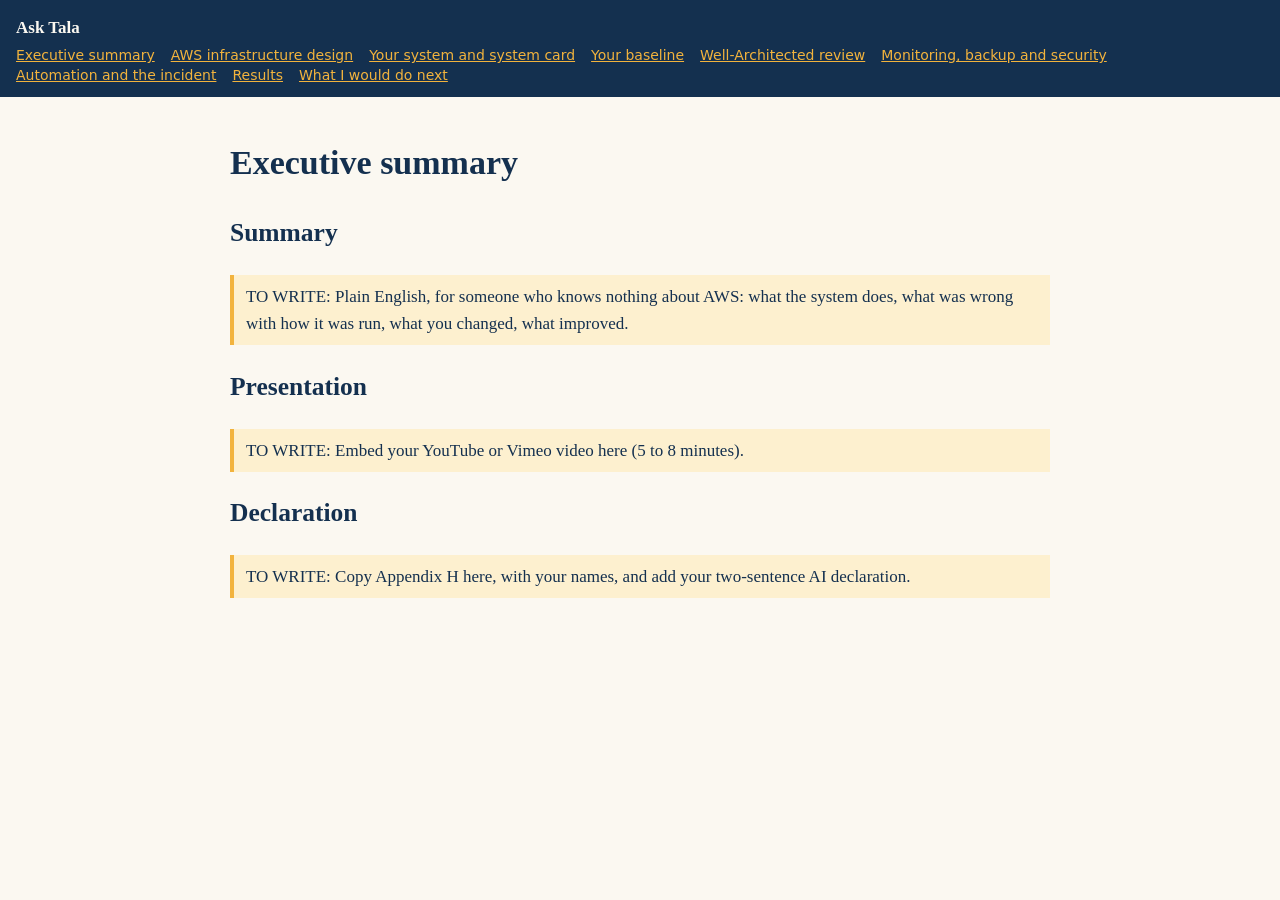
==== site/index.html @ 5b466d4b "Initial Ask Tala kit Co-Authored-By: Claude Opus 5.5 <noreply@anthropic.com>  Claude-Session: https:" ====
<!doctype html><html lang="en"><head><meta charset="utf-8"><meta name="viewport" content="width=device-width, initial-scale=1"><title>Executive summary | Ask Tala</title><link rel="stylesheet" href="style.css"></head><body><header><strong>Ask Tala</strong><nav><a href="index.html">Executive summary</a><a href="infrastructure.html">AWS infrastructure design</a><a href="system.html">Your system and system card</a><a href="baseline.html">Your baseline</a><a href="well-architected.html">Well-Architected review</a><a href="operations.html">Monitoring, backup and security</a><a href="automation-incident.html">Automation and the incident</a><a href="results.html">Results</a><a href="next.html">What I would do next</a></nav></header><main><h1>Executive summary</h1><section><h2>Summary</h2><p class="todo">TO WRITE: Plain English, for someone who knows nothing about AWS: what the system does, what was wrong with how it was run, what you changed, what improved.</p></section><section><h2>Presentation</h2><p class="todo">TO WRITE: Embed your YouTube or Vimeo video here (5 to 8 minutes).</p></section><section><h2>Declaration</h2><p class="todo">TO WRITE: Copy Appendix H here, with your names, and add your two-sentence AI declaration.</p></section></main></body></html>
---- site/style.css ----
body{margin:0;font:17px/1.6 Georgia,serif;color:#14304f;background:#fbf8f1}header{background:#14304f;color:#fbf8f1;padding:14px 16px}nav{display:flex;flex-wrap:wrap;gap:4px 16px;margin-top:6px;font:14px system-ui,sans-serif}nav a{color:#f2b33d}main{max-width:820px;margin:0 auto;padding:16px}img{max-width:100%;height:auto}.todo{background:#fdf0cf;border-left:4px solid #f2b33d;padding:8px 12px}.slot{margin:16px 0}.slot div{border:2px dashed #d3c5a7;padding:32px 12px;text-align:center}table{border-collapse:collapse;width:100%}td,th{border:1px solid #d3c5a7;padding:6px}
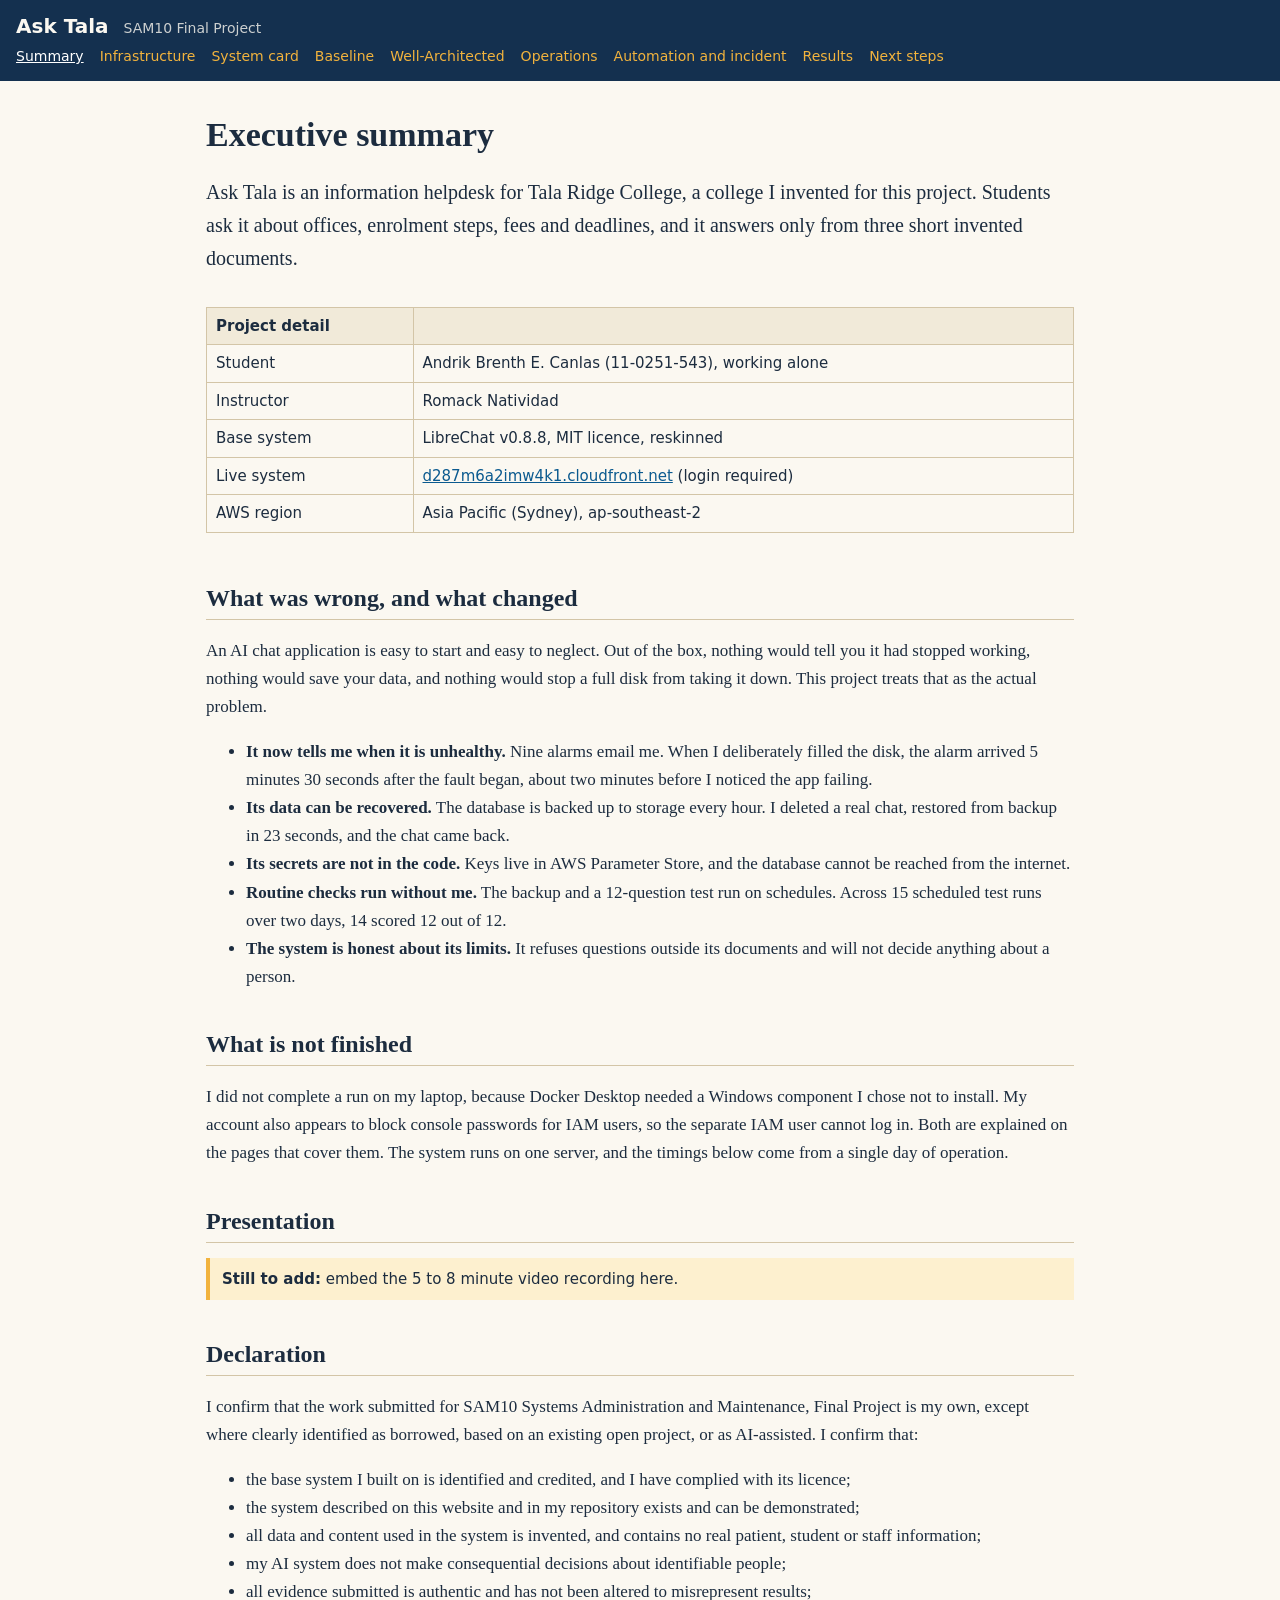
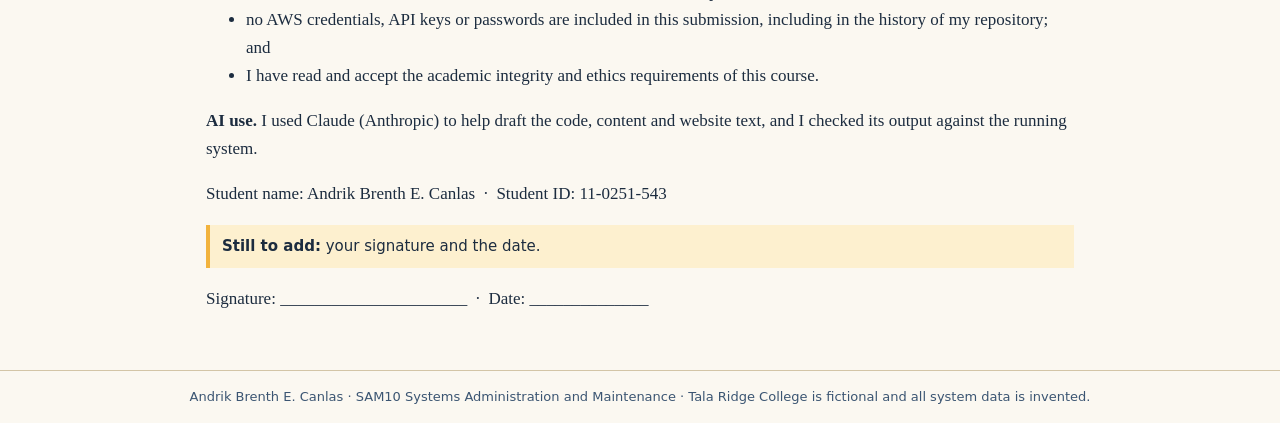
==== commit 94561a06: "Add project website content, evidence and timer results" ====
--- a/site/index.html
+++ b/site/index.html
@@ -1 +1,37 @@
-<!doctype html><html lang="en"><head><meta charset="utf-8"><meta name="viewport" content="width=device-width, initial-scale=1"><title>Executive summary | Ask Tala</title><link rel="stylesheet" href="style.css"></head><body><header><strong>Ask Tala</strong><nav><a href="index.html">Executive summary</a><a href="infrastructure.html">AWS infrastructure design</a><a href="system.html">Your system and system card</a><a href="baseline.html">Your baseline</a><a href="well-architected.html">Well-Architected review</a><a href="operations.html">Monitoring, backup and security</a><a href="automation-incident.html">Automation and the incident</a><a href="results.html">Results</a><a href="next.html">What I would do next</a></nav></header><main><h1>Executive summary</h1><section><h2>Summary</h2><p class="todo">TO WRITE: Plain English, for someone who knows nothing about AWS: what the system does, what was wrong with how it was run, what you changed, what improved.</p></section><section><h2>Presentation</h2><p class="todo">TO WRITE: Embed your YouTube or Vimeo video here (5 to 8 minutes).</p></section><section><h2>Declaration</h2><p class="todo">TO WRITE: Copy Appendix H here, with your names, and add your two-sentence AI declaration.</p></section></main></body></html>
+<!doctype html>
+<html lang="en"><head><meta charset="utf-8"><meta name="viewport" content="width=device-width, initial-scale=1">
+<title>Executive summary | Ask Tala</title><link rel="stylesheet" href="style.css"></head>
+<body><header><div class="brand">Ask Tala <span>SAM10 Final Project</span></div><nav><a href="index.html" aria-current=page>Summary</a><a href="infrastructure.html">Infrastructure</a><a href="system.html">System card</a><a href="baseline.html">Baseline</a><a href="well-architected.html">Well-Architected</a><a href="operations.html">Operations</a><a href="automation-incident.html">Automation and incident</a><a href="results.html">Results</a><a href="next.html">Next steps</a></nav></header>
+<main><h1>Executive summary</h1>
+<p class="lead">Ask Tala is an information helpdesk for Tala Ridge College, a college I invented for this project. Students ask it about offices, enrolment steps, fees and deadlines, and it answers only from three short invented documents.</p>
+<div class="scroll"><table><thead><tr><th>Project detail</th><th></th></tr></thead><tbody><tr><td>Student</td><td>Andrik Brenth E. Canlas (11-0251-543), working alone</td></tr><tr><td>Instructor</td><td>Romack Natividad</td></tr><tr><td>Base system</td><td>LibreChat v0.8.8, MIT licence, reskinned</td></tr><tr><td>Live system</td><td><a href="https://d287m6a2imw4k1.cloudfront.net">d287m6a2imw4k1.cloudfront.net</a> (login required)</td></tr><tr><td>AWS region</td><td>Asia Pacific (Sydney), ap-southeast-2</td></tr></tbody></table></div>
+<h2>What was wrong, and what changed</h2>
+<p>An AI chat application is easy to start and easy to neglect. Out of the box, nothing would tell you it had stopped working, nothing would save your data, and nothing would stop a full disk from taking it down. This project treats that as the actual problem.</p>
+<ul>
+<li><strong>It now tells me when it is unhealthy.</strong> Nine alarms email me. When I deliberately filled the disk, the alarm arrived 5 minutes 30 seconds after the fault began, about two minutes before I noticed the app failing.</li>
+<li><strong>Its data can be recovered.</strong> The database is backed up to storage every hour. I deleted a real chat, restored from backup in 23 seconds, and the chat came back.</li>
+<li><strong>Its secrets are not in the code.</strong> Keys live in AWS Parameter Store, and the database cannot be reached from the internet.</li>
+<li><strong>Routine checks run without me.</strong> The backup and a 12-question test run on schedules. Across 15 scheduled test runs over two days, 14 scored 12 out of 12.</li>
+<li><strong>The system is honest about its limits.</strong> It refuses questions outside its documents and will not decide anything about a person.</li>
+</ul>
+<h2>What is not finished</h2>
+<p>I did not complete a run on my laptop, because Docker Desktop needed a Windows component I chose not to install. My account also appears to block console passwords for IAM users, so the separate IAM user cannot log in. Both are explained on the pages that cover them. The system runs on one server, and the timings below come from a single day of operation.</p>
+<h2>Presentation</h2>
+<p class="todo"><strong>Still to add:</strong> embed the 5 to 8 minute video recording here.</p>
+<h2 id="declaration">Declaration</h2>
+<p>I confirm that the work submitted for SAM10 Systems Administration and Maintenance, Final Project is my own, except where clearly identified as borrowed, based on an existing open project, or as AI-assisted. I confirm that:</p>
+<ul>
+<li>the base system I built on is identified and credited, and I have complied with its licence;</li>
+<li>the system described on this website and in my repository exists and can be demonstrated;</li>
+<li>all data and content used in the system is invented, and contains no real patient, student or staff information;</li>
+<li>my AI system does not make consequential decisions about identifiable people;</li>
+<li>all evidence submitted is authentic and has not been altered to misrepresent results;</li>
+<li>no AWS credentials, API keys or passwords are included in this submission, including in the history of my repository; and</li>
+<li>I have read and accept the academic integrity and ethics requirements of this course.</li>
+</ul>
+<p><strong>AI use.</strong> I used Claude (Anthropic) to help draft the code, content and website text, and I checked its output against the running system.</p>
+<p>Student name: Andrik Brenth E. Canlas &nbsp;·&nbsp; Student ID: 11-0251-543</p>
+<p class="todo"><strong>Still to add:</strong> your signature and the date.</p>
+<p>Signature: ______________________ &nbsp;·&nbsp; Date: ______________</p>
+</main>
+<footer>Andrik Brenth E. Canlas · SAM10 Systems Administration and Maintenance · Tala Ridge College is fictional and all system data is invented.</footer></body></html>
--- a/site/style.css
+++ b/site/style.css
@@ -1 +1,26 @@
-body{margin:0;font:17px/1.6 Georgia,serif;color:#14304f;background:#fbf8f1}header{background:#14304f;color:#fbf8f1;padding:14px 16px}nav{display:flex;flex-wrap:wrap;gap:4px 16px;margin-top:6px;font:14px system-ui,sans-serif}nav a{color:#f2b33d}main{max-width:820px;margin:0 auto;padding:16px}img{max-width:100%;height:auto}.todo{background:#fdf0cf;border-left:4px solid #f2b33d;padding:8px 12px}.slot{margin:16px 0}.slot div{border:2px dashed #d3c5a7;padding:32px 12px;text-align:center}table{border-collapse:collapse;width:100%}td,th{border:1px solid #d3c5a7;padding:6px}
+:root{--navy:#14304f;--amber:#f2b33d;--paper:#fbf8f1;--line:#d3c5a7;--ink:#1c2c3f;--soft:#f1ead9}
+*{box-sizing:border-box}
+body{margin:0;background:var(--paper);color:var(--ink);font:17px/1.65 Georgia,'Times New Roman',serif}
+header{background:var(--navy);color:var(--paper);padding:14px 16px}
+.brand{font:700 20px/1.2 system-ui,sans-serif}
+.brand span{font-weight:400;font-size:14px;opacity:.8;margin-left:8px}
+nav{display:flex;flex-wrap:wrap;gap:4px 16px;margin-top:8px;font:14px/1.5 system-ui,sans-serif}
+nav a{color:var(--amber);text-decoration:none}
+nav a[aria-current]{color:#fff;text-decoration:underline}
+main{max-width:900px;margin:0 auto;padding:20px 16px 40px}
+h1{font-size:34px;line-height:1.2;margin:.4em 0 .6em}
+h2{font-size:24px;line-height:1.3;margin:1.6em 0 .5em;border-bottom:1px solid var(--line);padding-bottom:.2em}
+h3{font-size:19px;margin:1.3em 0 .4em}
+.lead{font-size:20px}
+a{color:#0b5a8f}
+img{max-width:100%;height:auto;display:block;border:1px solid var(--line)}
+figure{margin:18px 0}
+figcaption{font:14px/1.5 system-ui,sans-serif;margin-top:6px;color:#3b5572}
+.scroll{overflow-x:auto}
+table{border-collapse:collapse;width:100%;margin:12px 0;font:15px/1.5 system-ui,sans-serif}
+th,td{border:1px solid var(--line);padding:7px 9px;text-align:left;vertical-align:top}
+th{background:var(--soft)}
+pre{background:#10243b;color:#f5efe1;padding:12px;overflow-x:auto;font:13px/1.5 Consolas,Menlo,monospace}
+code{background:var(--soft);padding:0 3px;font:.88em Consolas,Menlo,monospace;overflow-wrap:anywhere}
+.todo{background:#fdf0cf;border-left:4px solid var(--amber);padding:9px 12px;font-family:system-ui,sans-serif;font-size:15px}
+footer{border-top:1px solid var(--line);padding:16px;text-align:center;font:13px/1.5 system-ui,sans-serif;color:#3b5572}
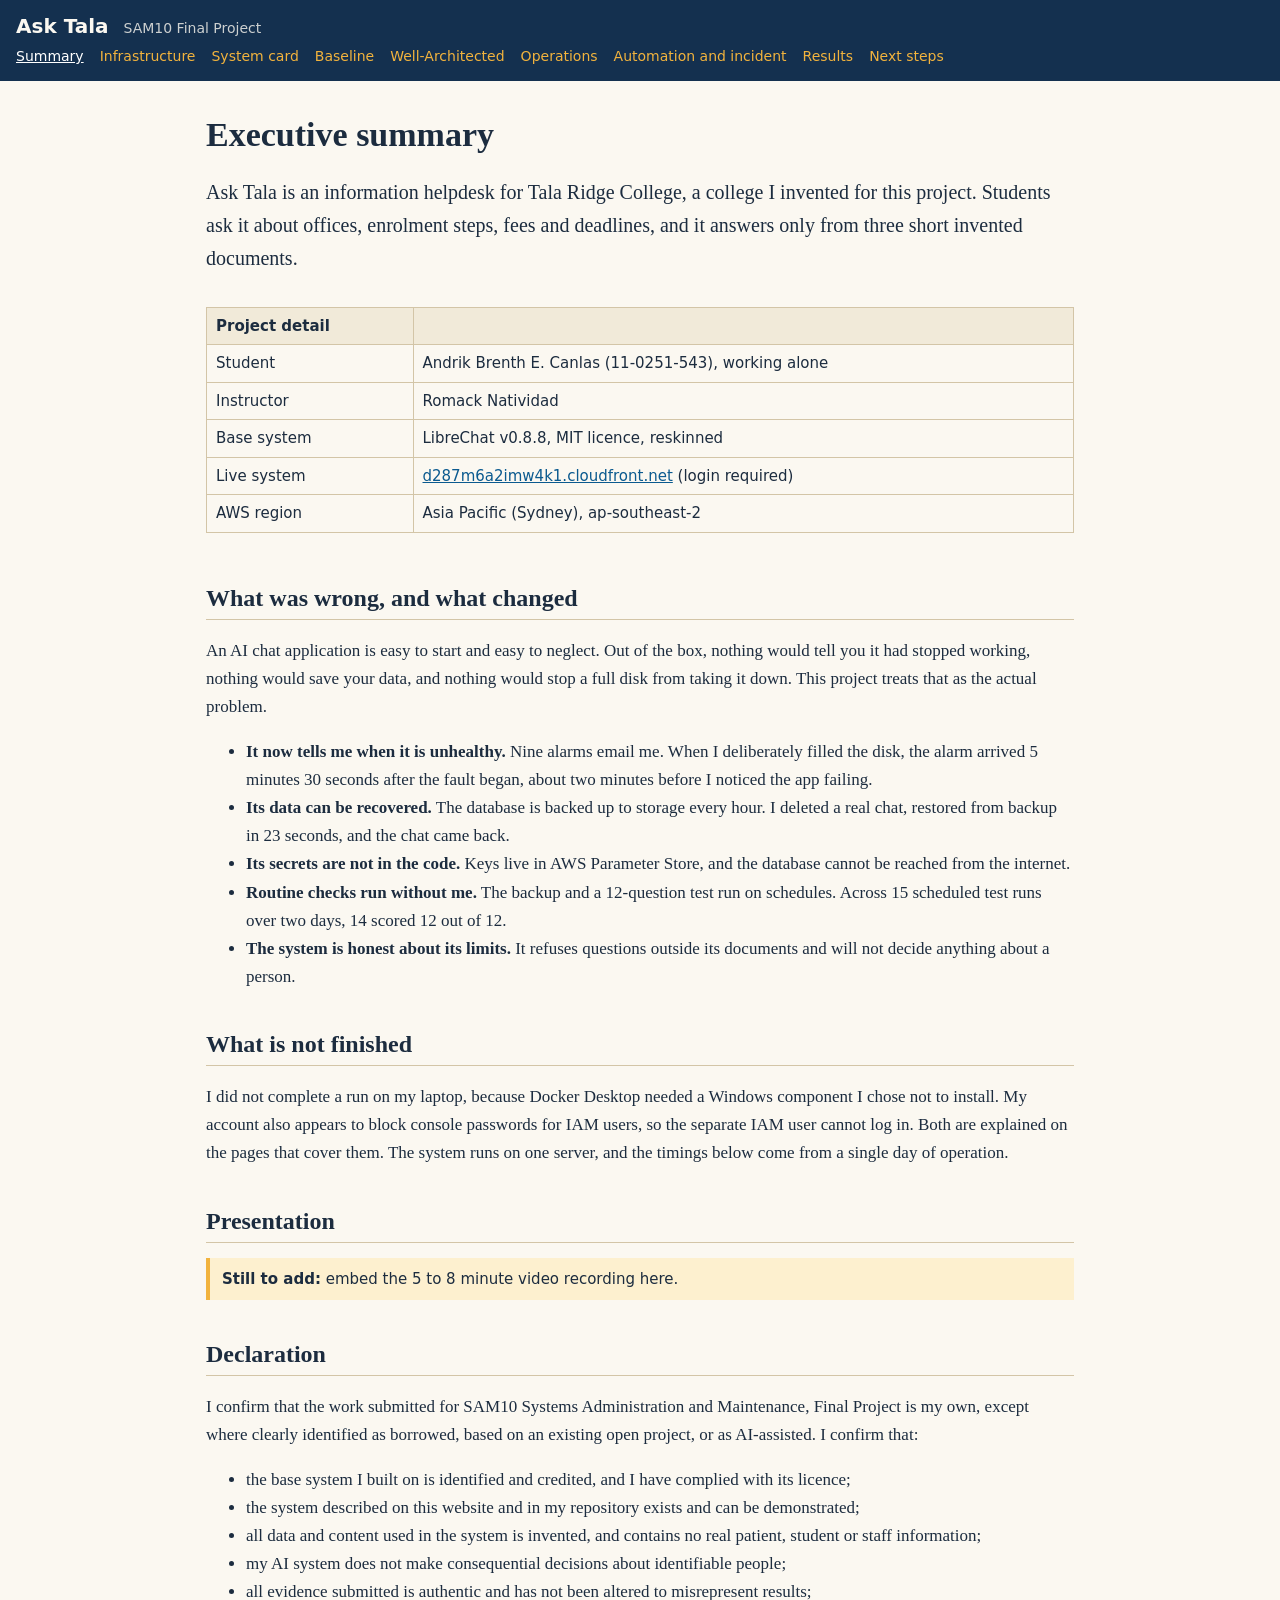
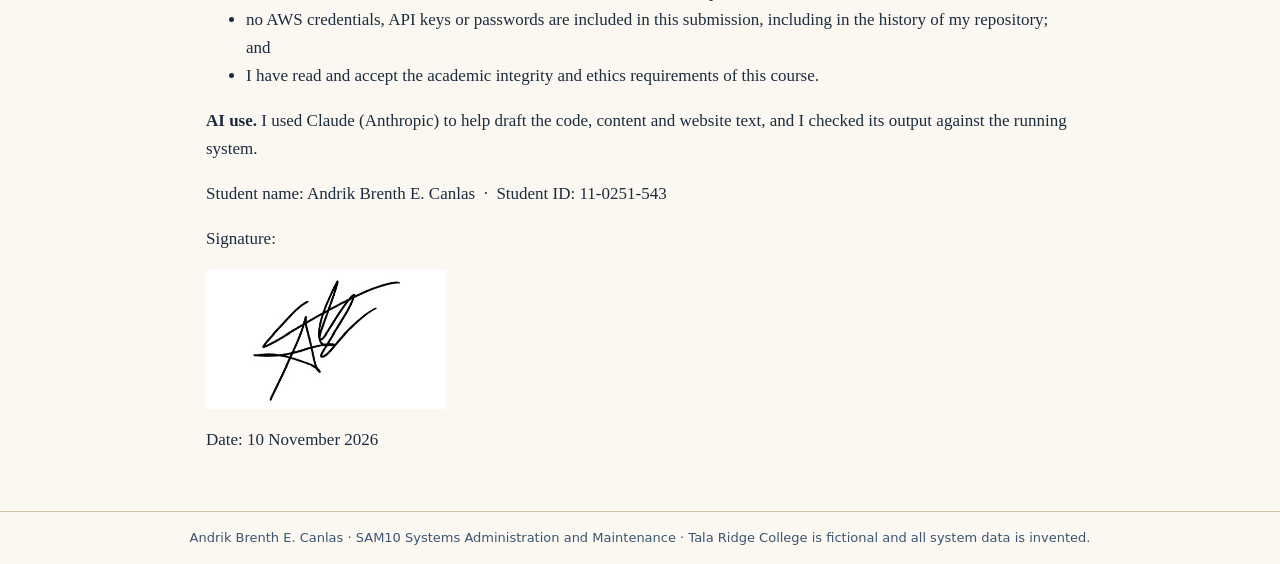
==== commit a72c0e29: "Add LibreChat comparison and signed declaration" ====
--- a/site/index.html
+++ b/site/index.html
@@ -31,7 +31,7 @@
 </ul>
 <p><strong>AI use.</strong> I used Claude (Anthropic) to help draft the code, content and website text, and I checked its output against the running system.</p>
 <p>Student name: Andrik Brenth E. Canlas &nbsp;·&nbsp; Student ID: 11-0251-543</p>
-<p class="todo"><strong>Still to add:</strong> your signature and the date.</p>
-<p>Signature: ______________________ &nbsp;·&nbsp; Date: ______________</p>
+<p>Signature:</p><img class="sig" src="evidence/signature.png" alt="Signature of Andrik Brenth E. Canlas">
+<p>Date: 10 November 2026</p>
 </main>
 <footer>Andrik Brenth E. Canlas · SAM10 Systems Administration and Maintenance · Tala Ridge College is fictional and all system data is invented.</footer></body></html>
--- a/site/style.css
+++ b/site/style.css
@@ -23,4 +23,5 @@
 pre{background:#10243b;color:#f5efe1;padding:12px;overflow-x:auto;font:13px/1.5 Consolas,Menlo,monospace}
 code{background:var(--soft);padding:0 3px;font:.88em Consolas,Menlo,monospace;overflow-wrap:anywhere}
 .todo{background:#fdf0cf;border-left:4px solid var(--amber);padding:9px 12px;font-family:system-ui,sans-serif;font-size:15px}
+.sig{max-width:240px;border:0;background:#fff}
 footer{border-top:1px solid var(--line);padding:16px;text-align:center;font:13px/1.5 system-ui,sans-serif;color:#3b5572}
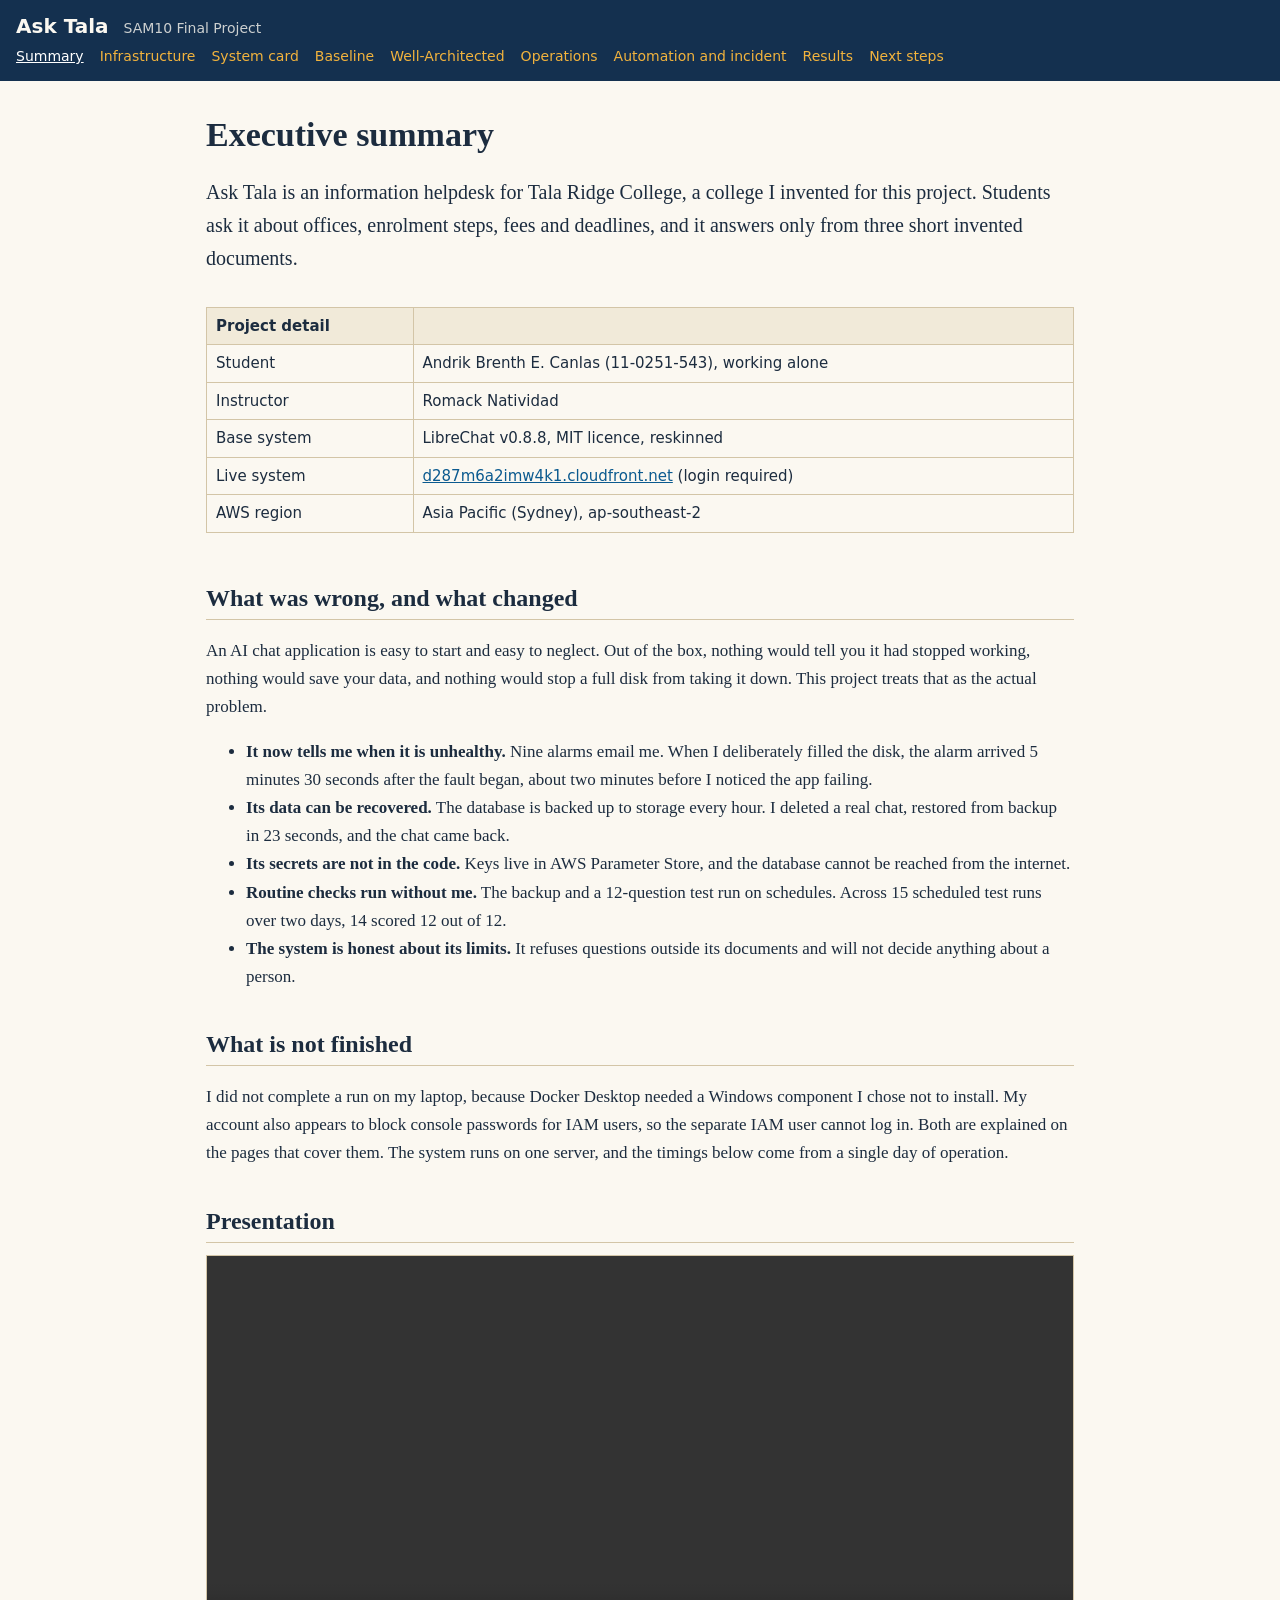
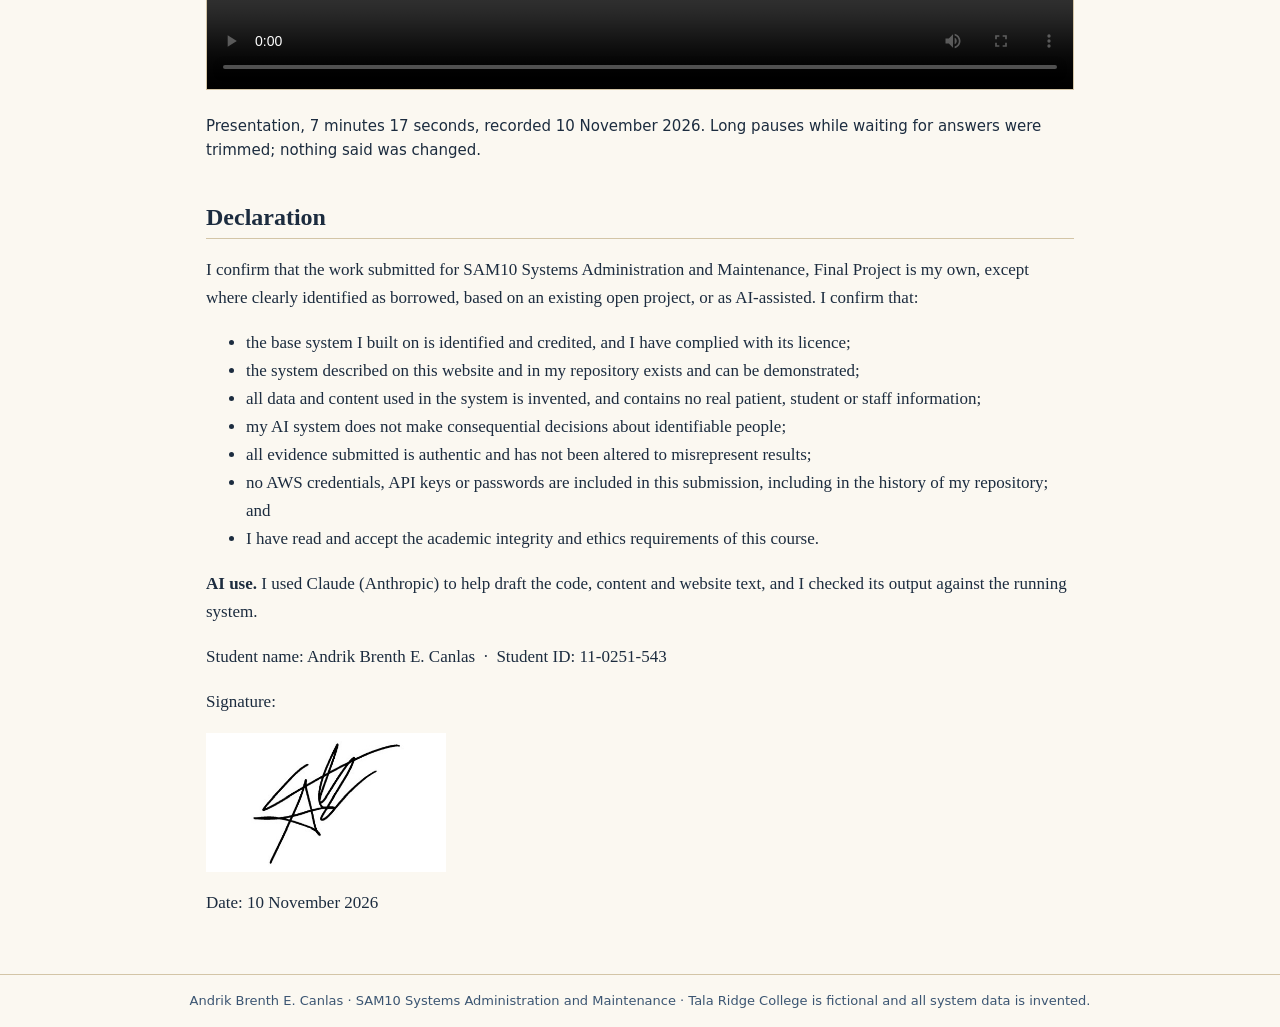
==== commit 29d4b2b1: "Add presentation video, LibreChat comparison and signed declaration" ====
--- a/site/index.html
+++ b/site/index.html
@@ -17,7 +17,7 @@
 <h2>What is not finished</h2>
 <p>I did not complete a run on my laptop, because Docker Desktop needed a Windows component I chose not to install. My account also appears to block console passwords for IAM users, so the separate IAM user cannot log in. Both are explained on the pages that cover them. The system runs on one server, and the timings below come from a single day of operation.</p>
 <h2>Presentation</h2>
-<p class="todo"><strong>Still to add:</strong> embed the 5 to 8 minute video recording here.</p>
+<video controls preload="metadata" style="width:100%;border:1px solid var(--line);background:#000"><source src="evidence/presentation.mp4" type="video/mp4">Your browser cannot play this video. <a href="evidence/presentation.mp4">Download it here</a>.</video><p class="lead" style="font-size:15px;font-family:system-ui,sans-serif">Presentation, 7 minutes 17 seconds, recorded 10 November 2026. Long pauses while waiting for answers were trimmed; nothing said was changed.</p>
 <h2 id="declaration">Declaration</h2>
 <p>I confirm that the work submitted for SAM10 Systems Administration and Maintenance, Final Project is my own, except where clearly identified as borrowed, based on an existing open project, or as AI-assisted. I confirm that:</p>
 <ul>
